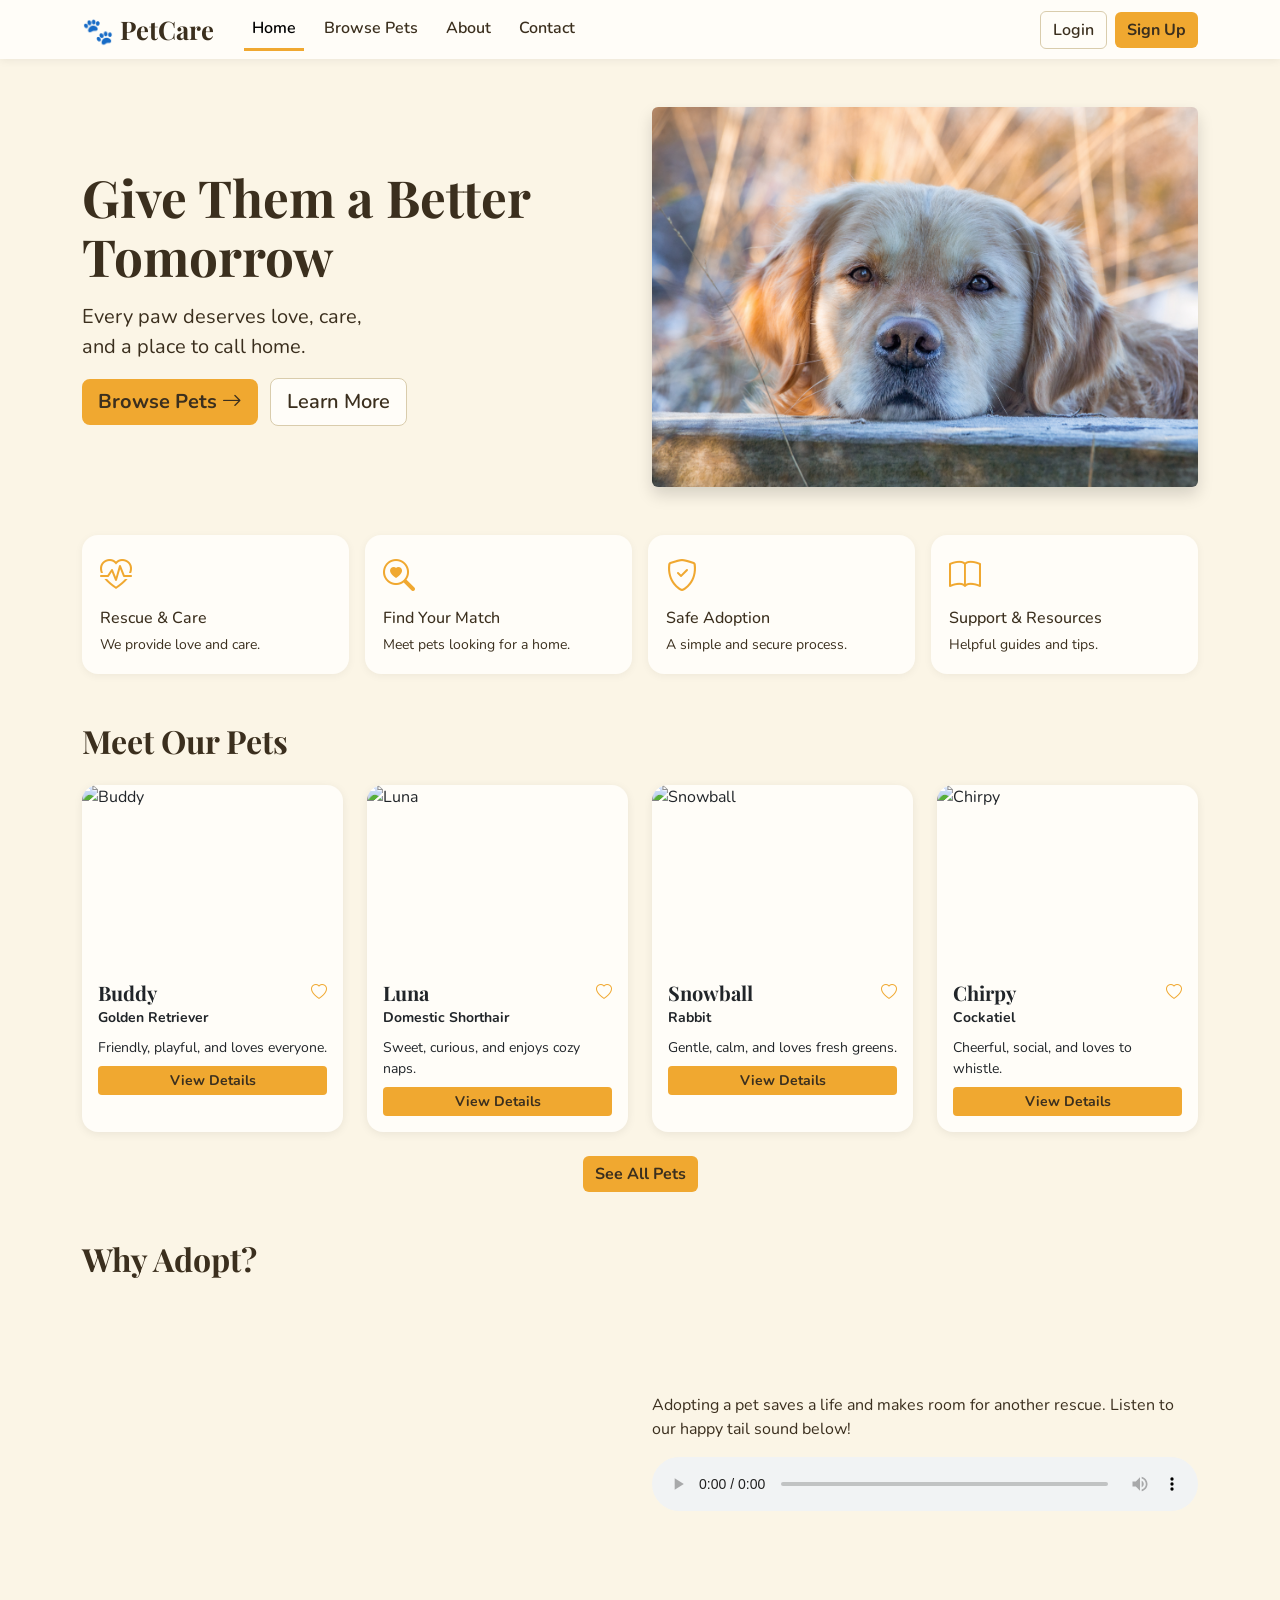
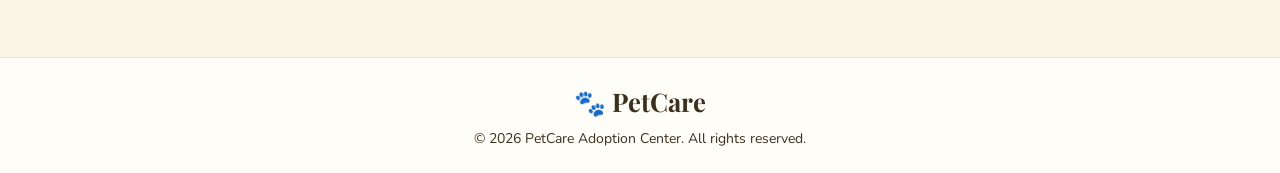
==== frontend/index.html @ a51727f5 "Frontend html,css and js" ====
<!DOCTYPE html>
<html lang="en">
<head>
  <meta charset="UTF-8">
  <meta name="viewport" content="width=device-width, initial-scale=1">
  <title>PetCare - Home</title>
  <link href="https://cdn.jsdelivr.net/npm/bootstrap@5.3.3/dist/css/bootstrap.min.css" rel="stylesheet">
  <link href="https://cdn.jsdelivr.net/npm/bootstrap-icons@1.11.3/font/bootstrap-icons.css" rel="stylesheet">
  <link href="https://fonts.googleapis.com/css2?family=Nunito:wght@400;600;700&family=Playfair+Display:wght@700&display=swap" rel="stylesheet">
  <link rel="stylesheet" href="css/style.css">
</head>
<body>
  <div id="navbar"></div>

  <!-- Hero -->
  <section class="container hero py-5">
    <div class="row align-items-center g-4">
      <div class="col-md-6">
        <h1>Give Them a Better Tomorrow</h1>
        <p class="fs-5 my-3">Every paw deserves love, care,<br>and a place to call home.</p>
        <a href="browse.html" class="btn btn-main btn-lg me-2">Browse Pets <i class="bi bi-arrow-right"></i></a>
        <a href="about.html" class="btn btn-light-main btn-lg">Learn More</a>
      </div>
      <div class="col-md-6">
        <img src="photos/doghomepage.jpeg" alt="Golden retriever dog" class="img-fluid rounded shadow">
      </div>
    </div>
  </section>

  <!-- Features -->
  <section class="container">
    <div class="row g-3">
      <div class="col-6 col-lg-3"><div class="feature-box"><i class="bi bi-heart-pulse"></i><h6 class="mt-2 mb-1">Rescue &amp; Care</h6><small>We provide love and care.</small></div></div>
      <div class="col-6 col-lg-3"><div class="feature-box"><i class="bi bi-search-heart"></i><h6 class="mt-2 mb-1">Find Your Match</h6><small>Meet pets looking for a home.</small></div></div>
      <div class="col-6 col-lg-3"><div class="feature-box"><i class="bi bi-shield-check"></i><h6 class="mt-2 mb-1">Safe Adoption</h6><small>A simple and secure process.</small></div></div>
      <div class="col-6 col-lg-3"><div class="feature-box"><i class="bi bi-book"></i><h6 class="mt-2 mb-1">Support &amp; Resources</h6><small>Helpful guides and tips.</small></div></div>
    </div>
  </section>

  <!-- Featured pets -->
  <section class="container mt-5">
    <h2 class="mb-4">Meet Our Pets</h2>
    <div class="row g-4" id="featured"></div>
    <div class="text-center mt-4"><a href="browse.html" class="btn btn-main">See All Pets</a></div>
  </section>

  <!-- Video (multimedia) -->
  <section class="container mt-5">
    <h2 class="mb-4">Why Adopt?</h2>
    <div class="row g-4 align-items-center">
      <div class="col-md-6">
        <div class="ratio ratio-16x9">
          <iframe src="https://www.youtube.com/embed/jNQXAC9IVRw" title="Adoption video" allowfullscreen></iframe>
        </div>
      </div>
      <div class="col-md-6">
        <p>Adopting a pet saves a life and makes room for another rescue. Listen to our happy tail sound below!</p>
        <audio controls class="w-100">
          <source src="https://actions.google.com/sounds/v1/animals/dog_barking.ogg" type="audio/ogg">
        </audio>
      </div>
    </div>
  </section>

  <div id="footer"></div>

  <script src="https://cdn.jsdelivr.net/npm/bootstrap@5.3.3/dist/js/bootstrap.bundle.min.js"></script>
  <script src="js/main.js"></script>
  <script>
    loadNavbar("Home");
    loadFooter();
    // show first 4 pets
    var html = "";
    pets.slice(0, 4).forEach(function (p) { html += petCard(p); });
    document.getElementById("featured").innerHTML = html;
  </script>
</body>
</html>
---- frontend/css/style.css ----
/* ===== PetCare shared styles ===== */
:root {
  --cream: #fbf5e6;
  --white: #fffdf8;
  --beige: #efe3c8;
  --yellow: #f0a830;
  --yellow-dark: #d98f12;
  --brown: #3b2f1e;
}

body {
  background: var(--cream);
  color: var(--brown);
  font-family: 'Nunito', sans-serif;
}

h1, h2, h3, h4, h5, .brand {
  font-family: 'Playfair Display', serif;
  font-weight: 700;
}

/* ---- navbar ---- */
.navbar { background: var(--white); box-shadow: 0 2px 8px rgba(0, 0, 0, .06); }
.brand { font-size: 1.6rem; color: var(--brown); text-decoration: none; }
.brand:hover { color: var(--brown); }
.navbar .nav-link { color: var(--brown); font-weight: 600; margin: 0 6px; }
.navbar .nav-link.active { border-bottom: 3px solid var(--yellow); }

/* ---- buttons ---- */
.btn-main { background: var(--yellow); color: var(--brown); border: 0; font-weight: 700; }
.btn-main:hover { background: var(--yellow-dark); color: #fff; }
.btn-light-main { background: var(--white); color: var(--brown); border: 1px solid #d9ccac; font-weight: 600; }
.btn-light-main:hover { background: var(--beige); color: var(--brown); }

/* ---- hero ---- */
.hero h1 { font-size: 3.2rem; line-height: 1.15; }
.hero img { border-radius: 24px; width: 100%; height: 380px; object-fit: cover; box-shadow: 0 8px 24px rgba(0, 0, 0, .12); }

.feature-box { background: var(--white); border-radius: 16px; padding: 18px; height: 100%; box-shadow: 0 2px 8px rgba(0, 0, 0, .05); }
.feature-box i { font-size: 2rem; color: var(--yellow); }

/* ---- cards ---- */
.pet-card { border: 0; border-radius: 16px; background: var(--white); box-shadow: 0 2px 10px rgba(0, 0, 0, .07); overflow: hidden; transition: transform .2s; }
.pet-card:hover { transform: translateY(-4px); }
.pet-card img { height: 180px; object-fit: cover; }
.fav { color: var(--yellow); cursor: pointer; float: right; }

.box { background: var(--white); border-radius: 16px; padding: 22px; box-shadow: 0 2px 10px rgba(0, 0, 0, .06); }

/* ---- filter chips ---- */
.chip { background: var(--beige); border: 0; border-radius: 20px; padding: 5px 18px; font-weight: 600; color: var(--brown); }
.chip.active { background: var(--yellow); }

/* ---- forms ---- */
.form-control, .form-select { background: var(--white); border-color: #d9ccac; }
.form-control:focus, .form-select:focus { border-color: var(--yellow); box-shadow: 0 0 0 .2rem rgba(240, 168, 48, .25); }

/* ---- details page ---- */
.main-img { width: 100%; height: 380px; object-fit: cover; border-radius: 16px; }
.thumb { width: 100%; height: 70px; object-fit: cover; border-radius: 10px; cursor: pointer; border: 2px solid transparent; }
.thumb:hover, .thumb.active { border-color: var(--yellow); }

/* ---- footer ---- */
footer { background: var(--white); border-top: 1px solid var(--beige); }

/* ---- admin ---- */
.admin-wrap { display: flex; min-height: 100vh; }
.sidebar { width: 230px; background: var(--white); padding: 20px 14px; box-shadow: 2px 0 8px rgba(0, 0, 0, .05); }
.sidebar a { display: block; padding: 10px 14px; border-radius: 10px; color: var(--brown); text-decoration: none; font-weight: 600; margin-bottom: 6px; }
.sidebar a:hover { background: var(--beige); }
.sidebar a.active { background: var(--yellow); }
.stat-card { background: var(--white); border-radius: 16px; padding: 18px; display: flex; align-items: center; gap: 14px; box-shadow: 0 2px 10px rgba(0, 0, 0, .06); }
.stat-card i { font-size: 2.2rem; color: var(--yellow); }
.stat-card h3 { margin: 0; }
.table > :not(caption) > * > * { background: transparent; }
.badge-status { padding: 5px 12px; border-radius: 12px; font-size: .8rem; font-weight: 700; background: var(--beige); }
.st-Pending { background: #f9e3a8; }
.st-Approved, .st-Active { background: #cfe8c4; }
.st-Rejected, .st-Blocked { background: #f3c6c0; }
.cat-pic { width: 200px; border-radius: 20px; position: absolute; right: 20px; bottom: 20px; }

@media (max-width: 768px) {
  .hero h1 { font-size: 2.2rem; }
  .admin-wrap { flex-direction: column; }
  .sidebar { width: 100%; }
  .cat-pic { display: none; }
}
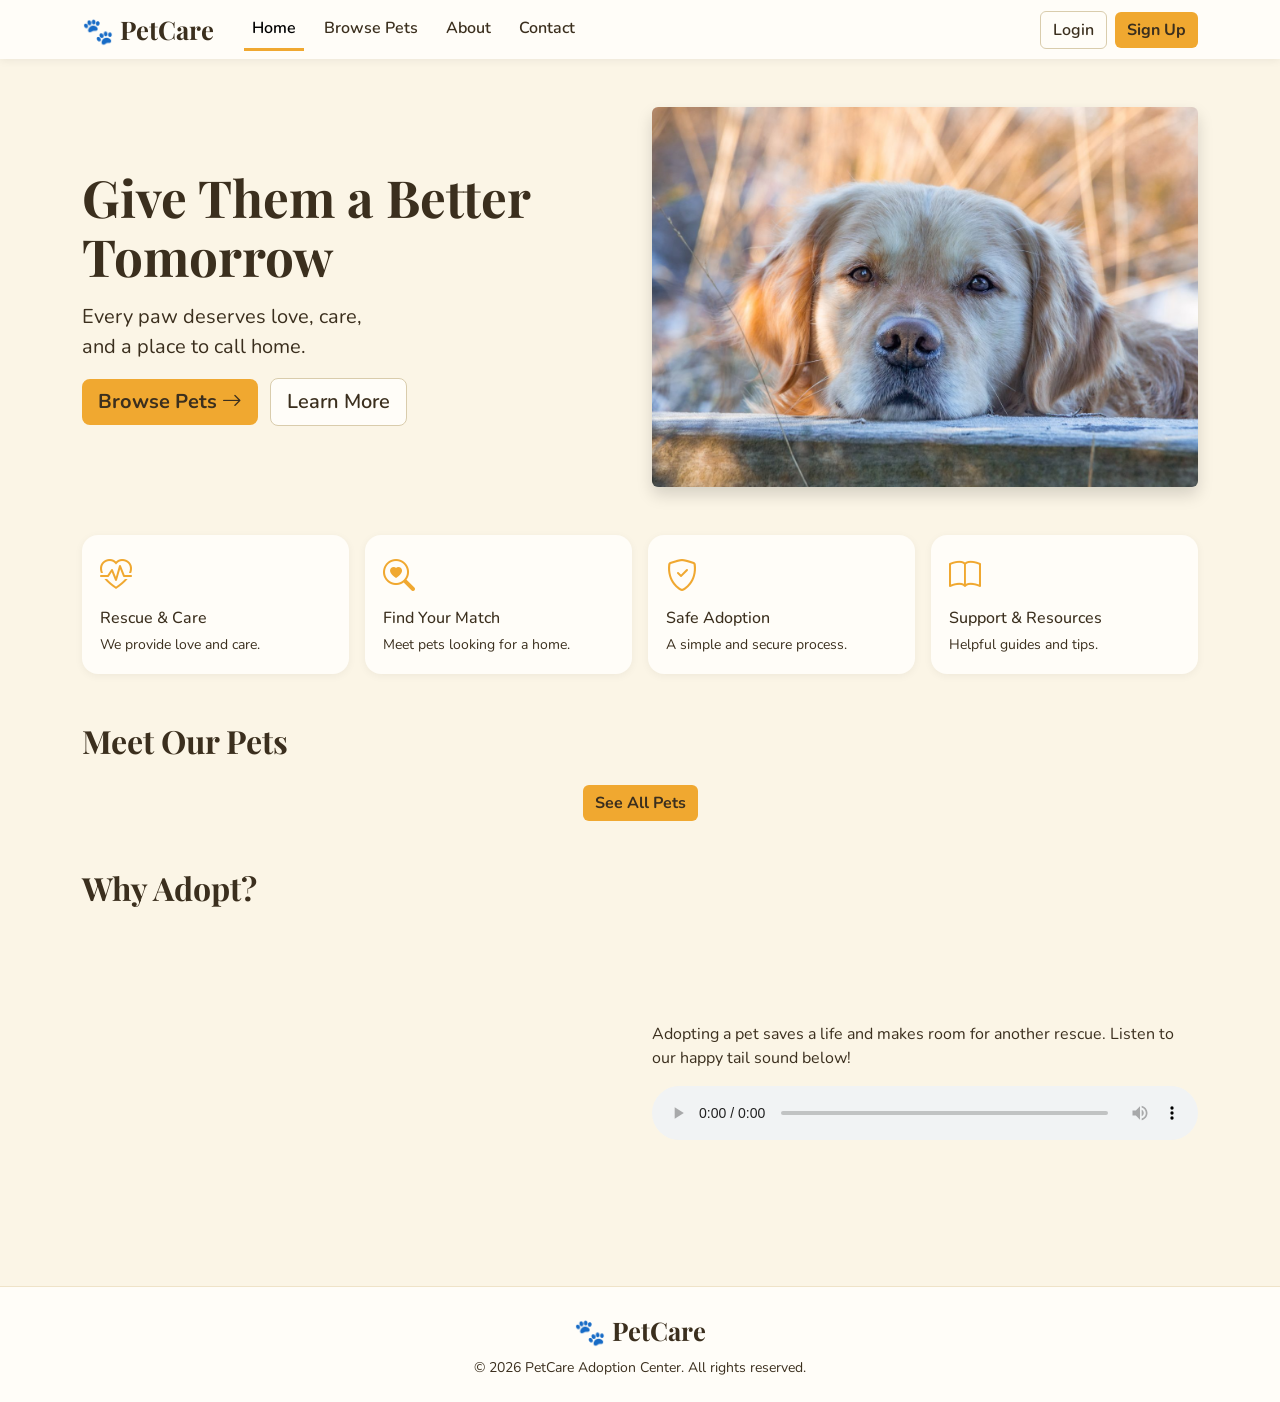
==== commit bbcdb53a: "Add complete API, backend, config and frontend" ====
--- a/frontend/index.html
+++ b/frontend/index.html
@@ -1,78 +1,133 @@
-<!DOCTYPE html>
+<!doctype html>
 <html lang="en">
-<head>
-  <meta charset="UTF-8">
-  <meta name="viewport" content="width=device-width, initial-scale=1">
-  <title>PetCare - Home</title>
-  <link href="https://cdn.jsdelivr.net/npm/bootstrap@5.3.3/dist/css/bootstrap.min.css" rel="stylesheet">
-  <link href="https://cdn.jsdelivr.net/npm/bootstrap-icons@1.11.3/font/bootstrap-icons.css" rel="stylesheet">
-  <link href="https://fonts.googleapis.com/css2?family=Nunito:wght@400;600;700&family=Playfair+Display:wght@700&display=swap" rel="stylesheet">
-  <link rel="stylesheet" href="css/style.css">
-</head>
-<body>
-  <div id="navbar"></div>
+  <head>
+    <meta charset="UTF-8" />
+    <meta name="viewport" content="width=device-width, initial-scale=1" />
+    <title>PetCare - Home</title>
+    <link
+      href="https://cdn.jsdelivr.net/npm/bootstrap@5.3.3/dist/css/bootstrap.min.css"
+      rel="stylesheet"
+    />
+    <link
+      href="https://cdn.jsdelivr.net/npm/bootstrap-icons@1.11.3/font/bootstrap-icons.css"
+      rel="stylesheet"
+    />
+    <link
+      href="https://fonts.googleapis.com/css2?family=Nunito:wght@400;600;700&family=Playfair+Display:wght@700&display=swap"
+      rel="stylesheet"
+    />
+    <link rel="stylesheet" href="css/style.css" />
+  </head>
+  <body>
+    <div id="navbar"></div>
 
-  <!-- Hero -->
-  <section class="container hero py-5">
-    <div class="row align-items-center g-4">
-      <div class="col-md-6">
-        <h1>Give Them a Better Tomorrow</h1>
-        <p class="fs-5 my-3">Every paw deserves love, care,<br>and a place to call home.</p>
-        <a href="browse.html" class="btn btn-main btn-lg me-2">Browse Pets <i class="bi bi-arrow-right"></i></a>
-        <a href="about.html" class="btn btn-light-main btn-lg">Learn More</a>
-      </div>
-      <div class="col-md-6">
-        <img src="photos/doghomepage.jpeg" alt="Golden retriever dog" class="img-fluid rounded shadow">
-      </div>
-    </div>
-  </section>
-
-  <!-- Features -->
-  <section class="container">
-    <div class="row g-3">
-      <div class="col-6 col-lg-3"><div class="feature-box"><i class="bi bi-heart-pulse"></i><h6 class="mt-2 mb-1">Rescue &amp; Care</h6><small>We provide love and care.</small></div></div>
-      <div class="col-6 col-lg-3"><div class="feature-box"><i class="bi bi-search-heart"></i><h6 class="mt-2 mb-1">Find Your Match</h6><small>Meet pets looking for a home.</small></div></div>
-      <div class="col-6 col-lg-3"><div class="feature-box"><i class="bi bi-shield-check"></i><h6 class="mt-2 mb-1">Safe Adoption</h6><small>A simple and secure process.</small></div></div>
-      <div class="col-6 col-lg-3"><div class="feature-box"><i class="bi bi-book"></i><h6 class="mt-2 mb-1">Support &amp; Resources</h6><small>Helpful guides and tips.</small></div></div>
-    </div>
-  </section>
-
-  <!-- Featured pets -->
-  <section class="container mt-5">
-    <h2 class="mb-4">Meet Our Pets</h2>
-    <div class="row g-4" id="featured"></div>
-    <div class="text-center mt-4"><a href="browse.html" class="btn btn-main">See All Pets</a></div>
-  </section>
-
-  <!-- Video (multimedia) -->
-  <section class="container mt-5">
-    <h2 class="mb-4">Why Adopt?</h2>
-    <div class="row g-4 align-items-center">
-      <div class="col-md-6">
-        <div class="ratio ratio-16x9">
-          <iframe src="https://www.youtube.com/embed/jNQXAC9IVRw" title="Adoption video" allowfullscreen></iframe>
+    <!-- Hero -->
+    <section class="container hero py-5">
+      <div class="row align-items-center g-4">
+        <div class="col-md-6">
+          <h1>Give Them a Better Tomorrow</h1>
+          <p class="fs-5 my-3">
+            Every paw deserves love, care,<br />and a place to call home.
+          </p>
+          <a href="browse.html" class="btn btn-main btn-lg me-2"
+            >Browse Pets <i class="bi bi-arrow-right"></i
+          ></a>
+          <a href="about.html" class="btn btn-light-main btn-lg">Learn More</a>
+        </div>
+        <div class="col-md-6">
+          <img
+            src="photos/doghomepage.jpeg"
+            alt="Golden retriever dog"
+            class="img-fluid rounded shadow"
+          />
         </div>
       </div>
-      <div class="col-md-6">
-        <p>Adopting a pet saves a life and makes room for another rescue. Listen to our happy tail sound below!</p>
-        <audio controls class="w-100">
-          <source src="https://actions.google.com/sounds/v1/animals/dog_barking.ogg" type="audio/ogg">
-        </audio>
+    </section>
+
+    <!-- Features -->
+    <section class="container">
+      <div class="row g-3">
+        <div class="col-6 col-lg-3">
+          <div class="feature-box">
+            <i class="bi bi-heart-pulse"></i>
+            <h6 class="mt-2 mb-1">Rescue &amp; Care</h6>
+            <small>We provide love and care.</small>
+          </div>
+        </div>
+        <div class="col-6 col-lg-3">
+          <div class="feature-box">
+            <i class="bi bi-search-heart"></i>
+            <h6 class="mt-2 mb-1">Find Your Match</h6>
+            <small>Meet pets looking for a home.</small>
+          </div>
+        </div>
+        <div class="col-6 col-lg-3">
+          <div class="feature-box">
+            <i class="bi bi-shield-check"></i>
+            <h6 class="mt-2 mb-1">Safe Adoption</h6>
+            <small>A simple and secure process.</small>
+          </div>
+        </div>
+        <div class="col-6 col-lg-3">
+          <div class="feature-box">
+            <i class="bi bi-book"></i>
+            <h6 class="mt-2 mb-1">Support &amp; Resources</h6>
+            <small>Helpful guides and tips.</small>
+          </div>
+        </div>
       </div>
-    </div>
-  </section>
+    </section>
 
-  <div id="footer"></div>
+    <!-- Featured pets -->
+    <section class="container mt-5">
+      <h2 class="mb-4">Meet Our Pets</h2>
+      <div class="row g-4" id="featured"></div>
+      <div class="text-center mt-4">
+        <a href="browse.html" class="btn btn-main">See All Pets</a>
+      </div>
+    </section>
 
-  <script src="https://cdn.jsdelivr.net/npm/bootstrap@5.3.3/dist/js/bootstrap.bundle.min.js"></script>
-  <script src="js/main.js"></script>
-  <script>
-    loadNavbar("Home");
-    loadFooter();
-    // show first 4 pets
-    var html = "";
-    pets.slice(0, 4).forEach(function (p) { html += petCard(p); });
-    document.getElementById("featured").innerHTML = html;
-  </script>
-</body>
+    <!-- Video (multimedia) -->
+    <section class="container mt-5">
+      <h2 class="mb-4">Why Adopt?</h2>
+      <div class="row g-4 align-items-center">
+        <div class="col-md-6">
+          <div class="ratio ratio-16x9">
+            <iframe
+              src="https://www.youtube.com/embed/wWw0iQF5Za8?si=qdlhatHM4cGUUrYc"
+              title="Adoption video"
+              allowfullscreen
+            ></iframe>
+          </div>
+        </div>
+        <div class="col-md-6">
+          <p>
+            Adopting a pet saves a life and makes room for another rescue.
+            Listen to our happy tail sound below!
+          </p>
+          <audio controls class="w-100">
+            <source
+              src="https://actions.google.com/sounds/v1/animals/dog_barking.ogg"
+              type="audio/ogg"
+            />
+          </audio>
+        </div>
+      </div>
+    </section>
+
+    <div id="footer"></div>
+
+    <script src="https://cdn.jsdelivr.net/npm/bootstrap@5.3.3/dist/js/bootstrap.bundle.min.js"></script>
+    <script src="js/main.js"></script>
+    <script>
+      loadNavbar("Home");
+      loadFooter();
+      // show first 4 pets
+      var html = "";
+      pets.slice(0, 4).forEach(function (p) {
+        html += petCard(p);
+      });
+      document.getElementById("featured").innerHTML = html;
+    </script>
+  </body>
 </html>
